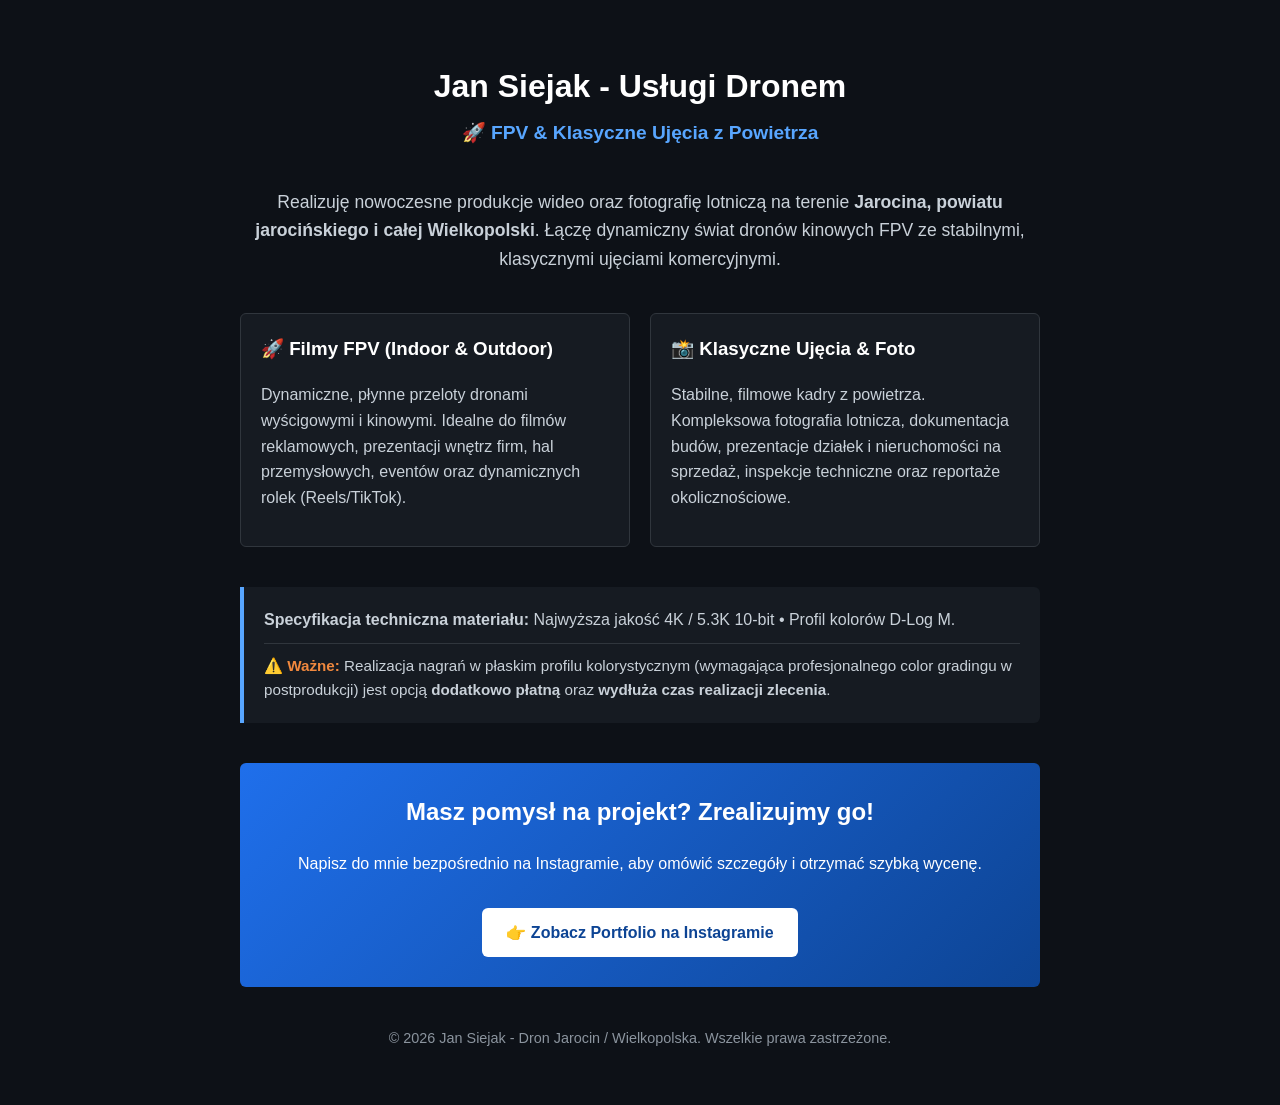
==== index.html @ ea9bac5d "Add files via upload" ====
<!DOCTYPE html>
<html lang="pl">
<head>
    <meta charset="UTF-8">
    <meta name="viewport" content="width=device-width, initial-scale=1.0">
    <title>Jan Siejak - Usługi Dronem FPV & Klasyczne | Jarocin, Wielkopolska</title>
    <meta name="description" content="Profesjonalne filmy i zdjęcia z drona w Jarocinie. Dynamiczne ujęcia FPV indoor/outdoor oraz stabilne, klasyczne kadry filmowe i fotografia lotnicza. Sprawdź portfolio!">
    <meta name="keywords" content="dron jarocin, usługi dronem jarocin, Jan Siejak dron, filmy z drona wielkopolska, zdjęcia z drona jarocin, fpv jarocin, dron fpv wielkopolska">
    <link rel="stylesheet" href="style.css">
</head>
<body>

<div class="container">
    <header>
        <h1>Jan Siejak - Usługi Dronem</h1>
        <p class="subtitle">🚀 FPV & Klasyczne Ujęcia z Powietrza</p>
    </header>

    <section class="bio">
        <p>Realizuję nowoczesne produkcje wideo oraz fotografię lotniczą na terenie <strong>Jarocina, powiatu jarocińskiego i całej Wielkopolski</strong>. Łączę dynamiczny świat dronów kinowych FPV ze stabilnymi, klasycznymi ujęciami komercyjnymi.</p>
    </section>

    <section class="services">
        <div class="card">
            <h3>🚀 Filmy FPV (Indoor & Outdoor)</h3>
            <p>Dynamiczne, płynne przeloty dronami wyścigowymi i kinowymi. Idealne do filmów reklamowych, prezentacji wnętrz firm, hal przemysłowych, eventów oraz dynamicznych rolek (Reels/TikTok).</p>
        </div>
        <div class="card">
            <h3>📸 Klasyczne Ujęcia & Foto</h3>
            <p>Stabilne, filmowe kadry z powietrza. Kompleksowa fotografia lotnicza, dokumentacja budów, prezentacje działek i nieruchomości na sprzedaż, inspekcje techniczne oraz reportaże okolicznościowe.</p>
        </div>
    </section>

    <section class="tech-specs">
        <p><strong>Specyfikacja techniczna materiału:</strong> Najwyższa jakość 4K / 5.3K 10-bit • Profil kolorów D-Log M.</p>
        <p class="notice">⚠️ <strong class="wazne">Ważne:</strong> Realizacja nagrań w płaskim profilu kolorystycznym (wymagająca profesjonalnego color gradingu w postprodukcji) jest opcją <strong>dodatkowo płatną</strong> oraz <strong>wydłuża czas realizacji zlecenia</strong>.</p>
    </section>

    <section class="cta-box">
        <h2>Masz pomysł na projekt? Zrealizujmy go!</h2>
        <p>Napisz do mnie bezpośrednio na Instagramie, aby omówić szczegóły i otrzymać szybką wycenę.</p>
        <a href="https://instagram.com/jasiejek.fpv" class="btn" target="_blank">👉 Zobacz Portfolio na Instagramie</a>
    </section>

    <footer>
        <p>&copy; 2026 Jan Siejak - Dron Jarocin / Wielkopolska. Wszelkie prawa zastrzeżone.</p>
    </footer>
</div>

</body>
</html>
---- style.css ----
:root {
    --bg-color: #0d1117;
    --text-color: #c9d1d9;
    --accent-color: #58a6ff;
    --card-bg: #161b22;
    --border-color: #30363d;
    --white: #ffffff;
    --warning-color: #f0883e;
}

body {
    font-family: -apple-system, BlinkMacSystemFont, "Segoe UI", Roboto, Helvetica, Arial, sans-serif;
    background-color: var(--bg-color);
    color: var(--text-color);
    line-height: 1.6;
    margin: 0;
    padding: 0;
}

.container {
    max-width: 800px;
    margin: 0 auto;
    padding: 40px 20px;
}

header {
    text-align: center;
    margin-bottom: 40px;
}

h1 {
    color: var(--white);
    margin-bottom: 5px;
}

.subtitle {
    color: var(--accent-color);
    font-size: 1.2rem;
    font-weight: bold;
    margin-top: 0;
}

.bio {
    font-size: 1.1rem;
    text-align: center;
    margin-bottom: 40px;
}

.services {
    display: grid;
    grid-template-columns: 1fr 1fr;
    gap: 20px;
    margin-bottom: 40px;
}

.card {
    background-color: var(--card-bg);
    border: 1px solid var(--border-color);
    border-radius: 6px;
    padding: 20px;
}

.card h3 {
    color: var(--white);
    margin-top: 0;
}

.tech-specs {
    background-color: var(--card-bg);
    border-left: 4px solid var(--accent-color);
    padding: 20px;
    margin-bottom: 40px;
    border-radius: 0 6px 6px 0;
}

.tech-specs p {
    margin: 0 0 10px 0;
}

.tech-specs p:last-child {
    margin-bottom: 0;
}

.wazne {
    color: var(--warning-color);
    font-weight: bold;
}

.notice {
    color: var(--text-color);
    font-size: 0.95rem;
    border-top: 1px solid var(--border-color);
    padding-top: 10px;
    margin-top: 10px;
}

.cta-box {
    text-align: center;
    background: linear-gradient(135deg, #1f6feb 0%, #0d4494 100%);
    color: var(--white);
    padding: 30px;
    border-radius: 6px;
}

.cta-box h2 {
    margin-top: 0;
}

.btn {
    display: inline-block;
    background-color: var(--white);
    color: #0d4494;
    text-decoration: none;
    padding: 12px 24px;
    font-weight: bold;
    border-radius: 6px;
    margin-top: 15px;
    transition: background-color 0.2s, transform 0.2s;
}

.btn:hover {
    background-color: #f0f6fc;
    transform: translateY(-2px);
}

footer {
    text-align: center;
    margin-top: 40px;
    font-size: 0.9rem;
    color: #8b949e;
}

@media (max-width: 600px) {
    .services {
        grid-template-columns: 1fr;
    }
    
    .container {
        padding: 20px 15px;
    }
}
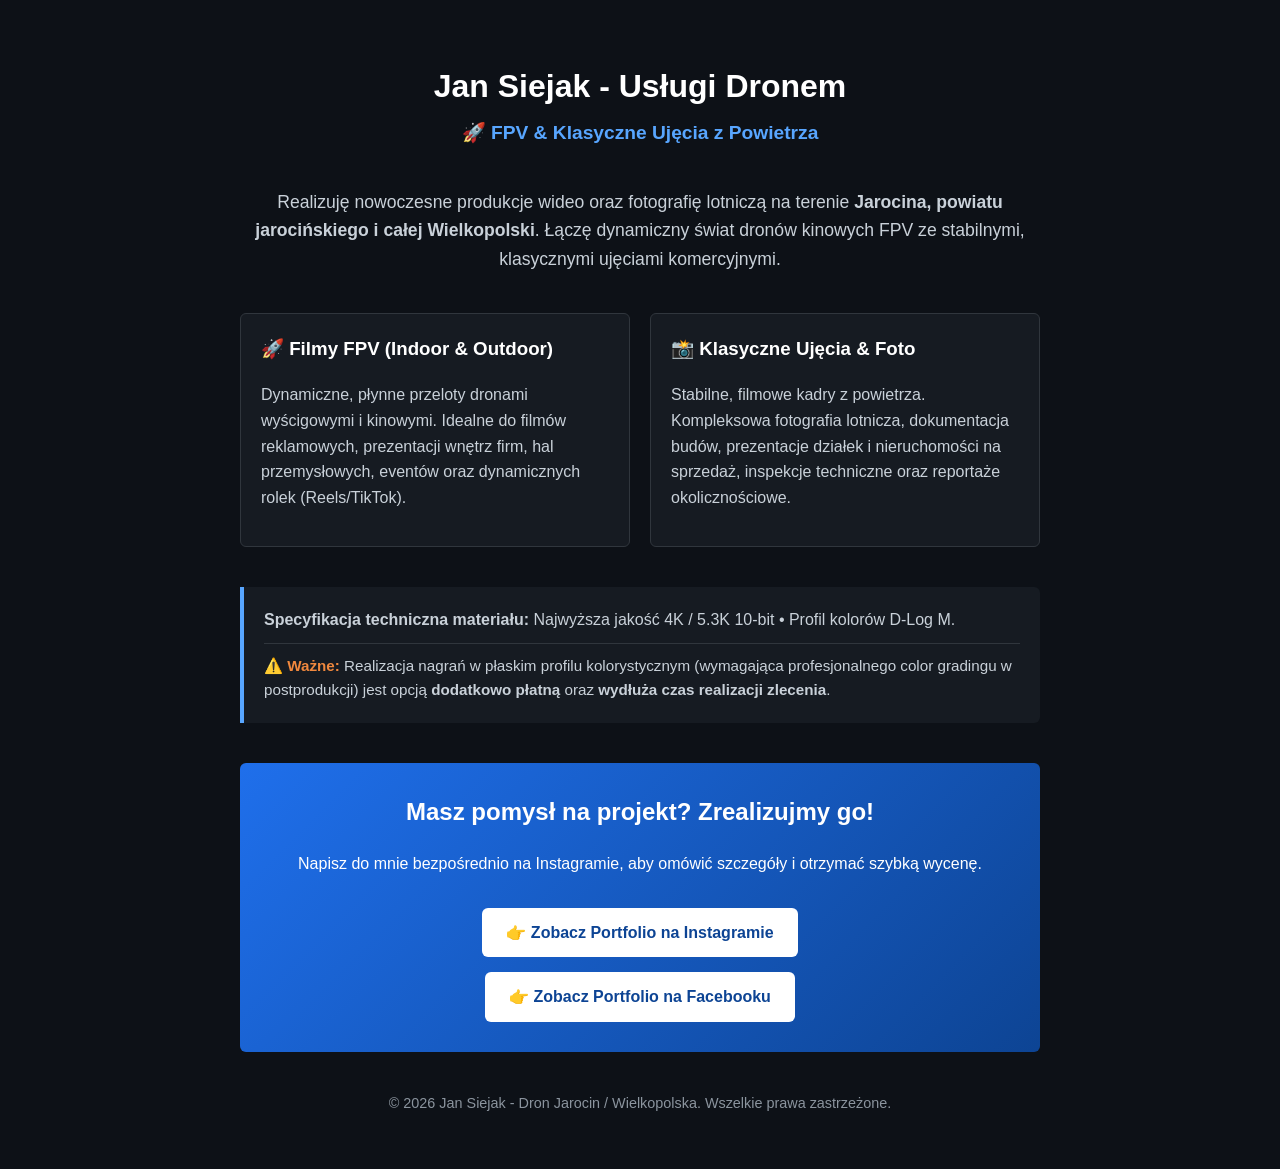
==== commit da1dcb36: "Add Facebook portfolio link to index.html" ====
--- a/index.html
+++ b/index.html
@@ -39,7 +39,8 @@
     <section class="cta-box">
         <h2>Masz pomysł na projekt? Zrealizujmy go!</h2>
         <p>Napisz do mnie bezpośrednio na Instagramie, aby omówić szczegóły i otrzymać szybką wycenę.</p>
-        <a href="https://instagram.com/jasiejek.fpv" class="btn" target="_blank">👉 Zobacz Portfolio na Instagramie</a>
+        <a href="https://instagram.com/jasiejek.fpv" class="btn" target="_blank">👉 Zobacz Portfolio na Instagramie</a><br>
+        <a href="https://facebook.com/jan.siejak" class="btn" target="_blank">👉 Zobacz Portfolio na Facebooku</a>
     </section>
 
     <footer>
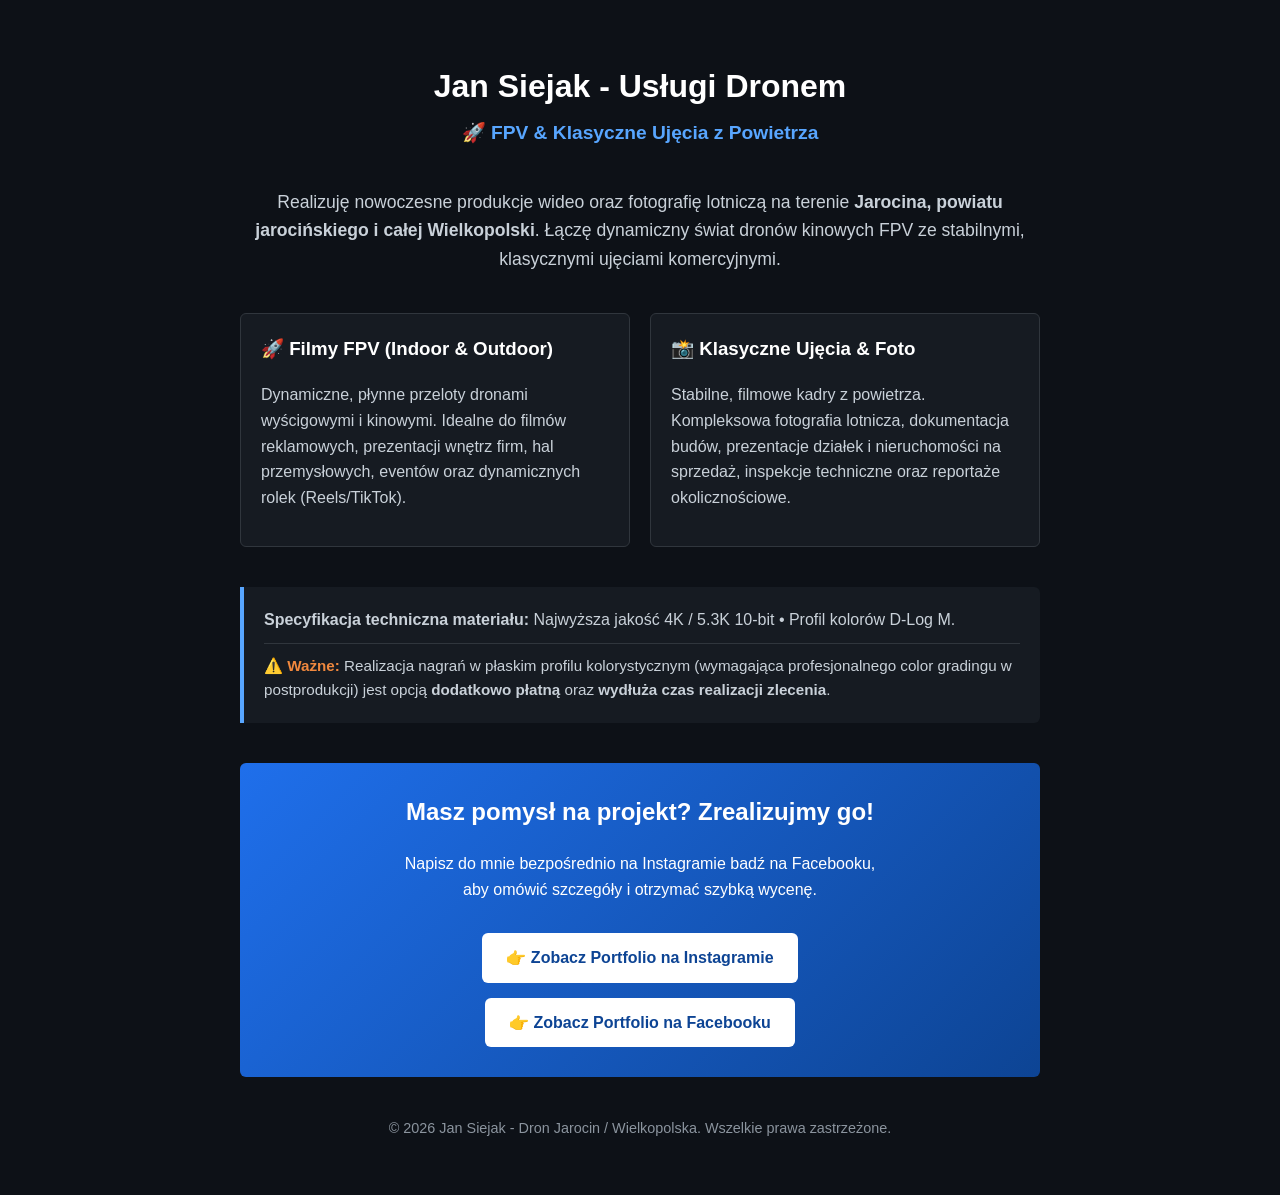
==== commit 7855f244: "Opis zmian, np. Poprawka wyglądu strony" ====
--- a/index.html
+++ b/index.html
@@ -38,7 +38,7 @@
 
     <section class="cta-box">
         <h2>Masz pomysł na projekt? Zrealizujmy go!</h2>
-        <p>Napisz do mnie bezpośrednio na Instagramie, aby omówić szczegóły i otrzymać szybką wycenę.</p>
+        <p>Napisz do mnie bezpośrednio na Instagramie badź na Facebooku,<br> aby omówić szczegóły i otrzymać szybką wycenę.</p>
         <a href="https://instagram.com/jasiejek.fpv" class="btn" target="_blank">👉 Zobacz Portfolio na Instagramie</a><br>
         <a href="https://facebook.com/jan.siejak" class="btn" target="_blank">👉 Zobacz Portfolio na Facebooku</a>
     </section>
